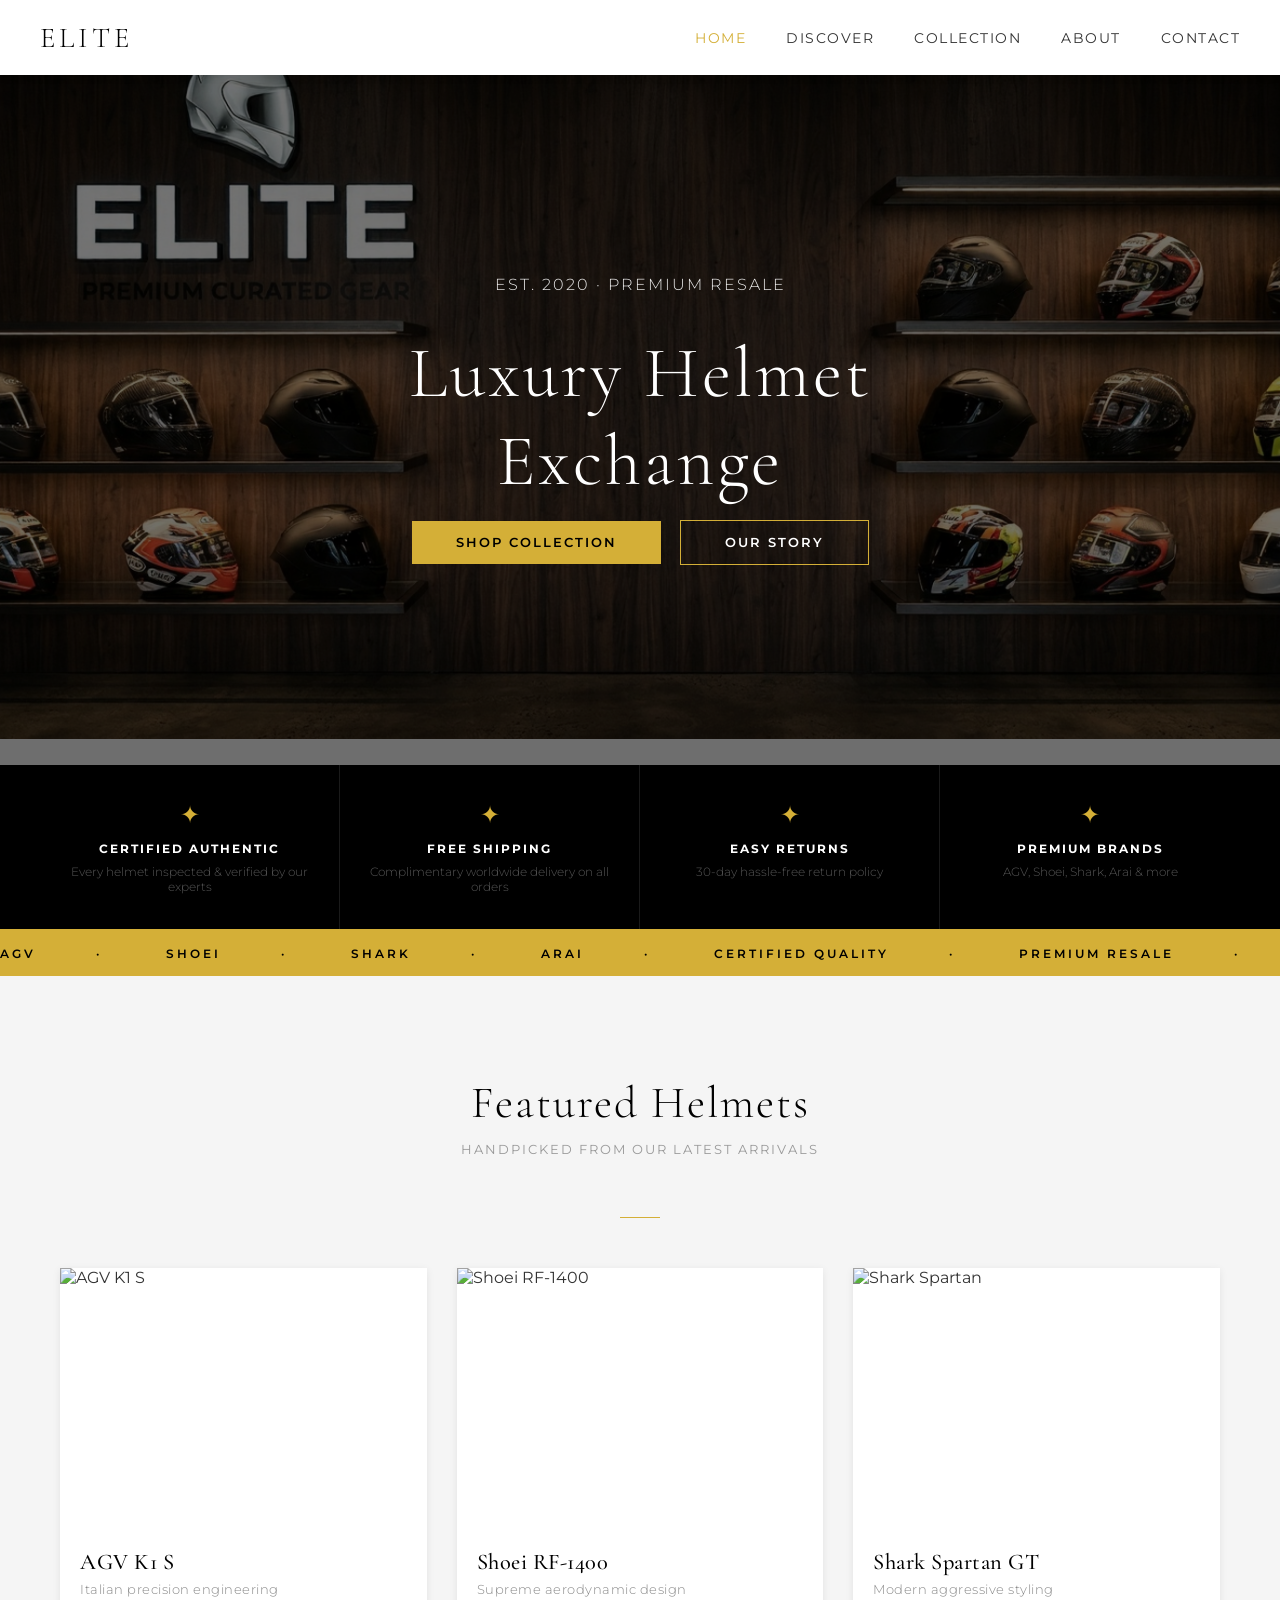
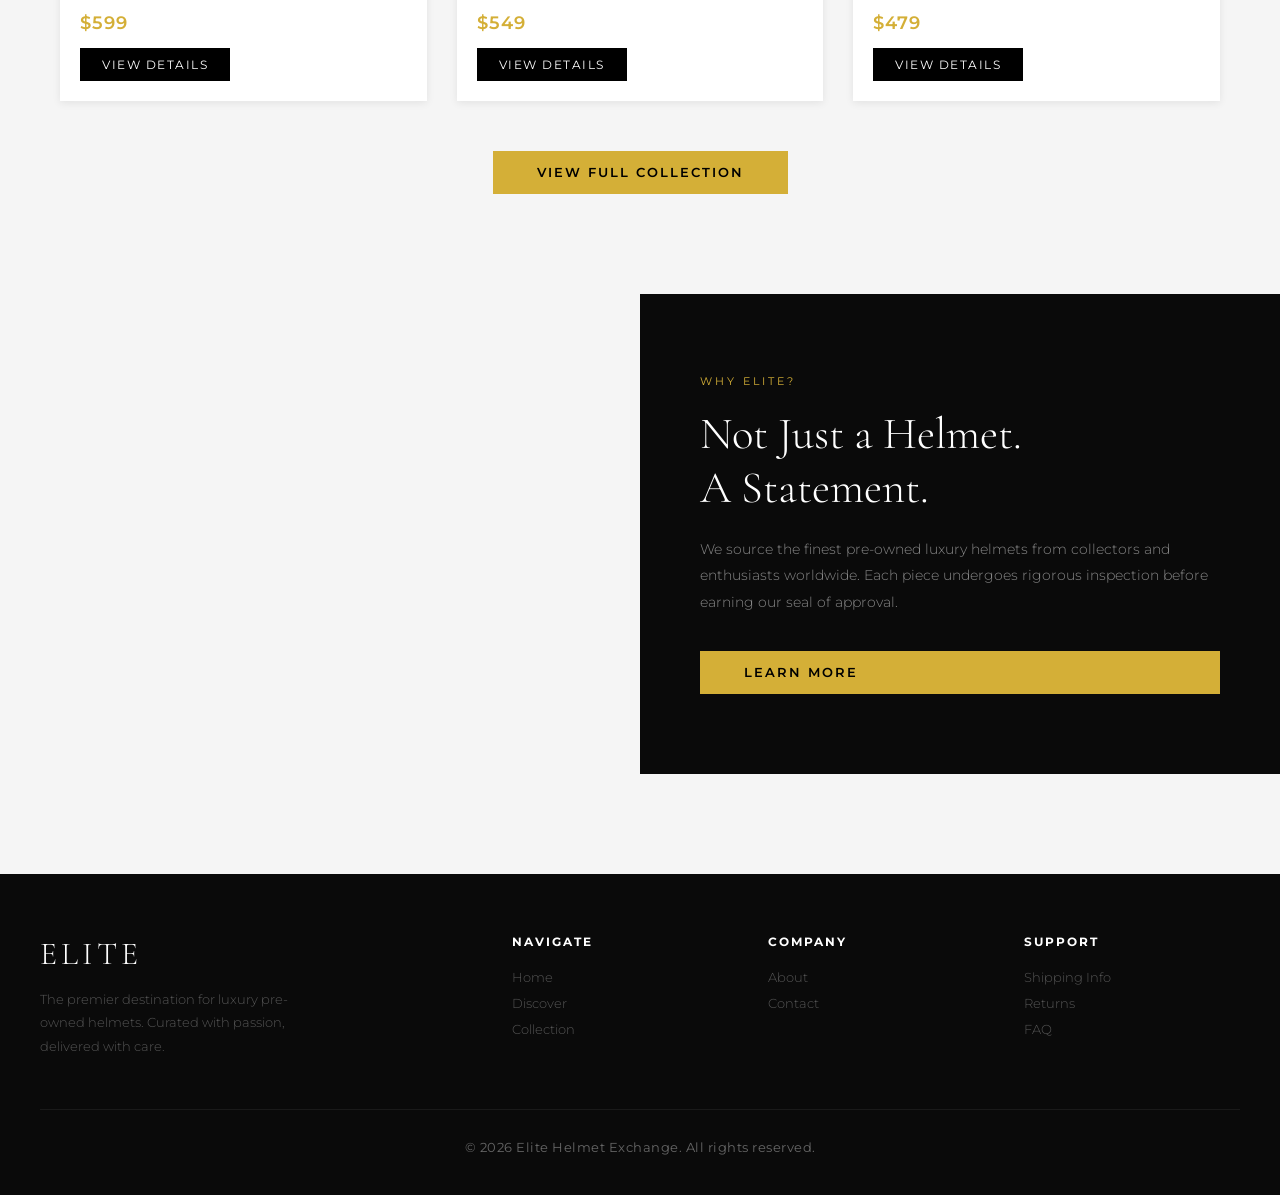
==== index.html @ 7c628780 "initial commit" ====
<!DOCTYPE html>
<html lang="en">
<head>
    <meta charset="UTF-8">
    <meta name="viewport" content="width=device-width, initial-scale=1.0">
    <title>Elite Helmet Exchange – Luxury Resale</title>
    <link rel="stylesheet" href="styles.css">
    <style>
        /* ── Index-specific ── */
        .features-strip {
            background: #000;
            display: flex;
            justify-content: center;
            gap: 0;
        }

        .feature-block {
            flex: 1;
            max-width: 300px;
            padding: 35px 30px;
            text-align: center;
            border-right: 1px solid #1a1a1a;
        }

        .feature-block:last-child { border-right: none; }

        .feature-block .icon {
            font-size: 1.5rem;
            margin-bottom: 12px;
            color: #d4af37;
        }

        .feature-block h4 {
            font-size: 0.78rem;
            letter-spacing: 2px;
            text-transform: uppercase;
            color: #fff;
            margin-bottom: 8px;
        }

        .feature-block p {
            font-size: 0.78rem;
            color: #555;
            font-weight: 300;
        }

        /* ── Featured Preview ── */
        .featured-preview {
            padding: 100px 20px;
        }

        /* ── Marquee Banner ── */
        .marquee-wrap {
            background: #d4af37;
            overflow: hidden;
            padding: 14px 0;
            white-space: nowrap;
        }

        .marquee-track {
            display: inline-block;
            animation: marquee 22s linear infinite;
        }

        .marquee-track span {
            font-size: 0.75rem;
            font-weight: 600;
            letter-spacing: 3px;
            text-transform: uppercase;
            color: #000;
            margin-right: 60px;
        }

        @keyframes marquee {
            from { transform: translateX(0); }
            to   { transform: translateX(-50%); }
        }

        /* ── Info Split ── */
        .info-split {
            display: grid;
            grid-template-columns: 1fr 1fr;
            min-height: 400px;
        }

        .info-img {
            background: url("https://images.unsplash.com/photo-1558618666-fcd25c85cd64?w=800") center/cover no-repeat;
        }

        .info-text {
            background: #0a0a0a;
            color: #fff;
            padding: 80px 60px;
            display: flex;
            flex-direction: column;
            justify-content: center;
        }

        .info-text .eyebrow {
            font-size: 0.7rem;
            letter-spacing: 3px;
            text-transform: uppercase;
            color: #d4af37;
            margin-bottom: 20px;
        }

        .info-text h2 {
            font-family: 'Cormorant Garamond', serif;
            font-size: 2.8rem;
            font-weight: 300;
            line-height: 1.2;
            margin-bottom: 20px;
        }

        .info-text p {
            font-size: 0.88rem;
            line-height: 1.9;
            color: #888;
            font-weight: 300;
            margin-bottom: 35px;
        }

        @media (max-width: 768px) {
            .info-split { grid-template-columns: 1fr; }
            .info-img { height: 260px; }
            .features-strip { flex-wrap: wrap; }
            .feature-block { border-right: none; border-bottom: 1px solid #1a1a1a; max-width: 100%; }
        }
    </style>
</head>
<body>

    <nav class="navbar">
        <div class="nav-container">
            <a href="index.html" class="logo">ELITE</a>
            <div class="nav-links">
                <a href="index.html" class="active">Home</a>
                <a href="home.html">Discover</a>
                <a href="collection.html">Collection</a>
                <a href="about.html">About</a>
                <a href="contact.html">Contact</a>
            </div>
        </div>
    </nav>

    <!-- Hero -->
    <header class="hero">
        <div class="hero-content">
            <p>Est. 2020 · Premium Resale</p>
            <h1>Luxury Helmet<br>Exchange</h1>
            <a href="collection.html" class="cta-btn">Shop Collection</a>
            <a href="about.html" class="cta-btn outline">Our Story</a>
        </div>
    </header>

    <!-- Features Strip -->
    <div class="features-strip">
        <div class="feature-block">
            <div class="icon">✦</div>
            <h4>Certified Authentic</h4>
            <p>Every helmet inspected & verified by our experts</p>
        </div>
        <div class="feature-block">
            <div class="icon">✦</div>
            <h4>Free Shipping</h4>
            <p>Complimentary worldwide delivery on all orders</p>
        </div>
        <div class="feature-block">
            <div class="icon">✦</div>
            <h4>Easy Returns</h4>
            <p>30-day hassle-free return policy</p>
        </div>
        <div class="feature-block">
            <div class="icon">✦</div>
            <h4>Premium Brands</h4>
            <p>AGV, Shoei, Shark, Arai & more</p>
        </div>
    </div>

    <!-- Marquee -->
    <div class="marquee-wrap">
        <div class="marquee-track">
            <span>AGV</span><span>·</span>
            <span>Shoei</span><span>·</span>
            <span>Shark</span><span>·</span>
            <span>Arai</span><span>·</span>
            <span>Certified Quality</span><span>·</span>
            <span>Premium Resale</span><span>·</span>
            <span>AGV</span><span>·</span>
            <span>Shoei</span><span>·</span>
            <span>Shark</span><span>·</span>
            <span>Arai</span><span>·</span>
            <span>Certified Quality</span><span>·</span>
            <span>Premium Resale</span><span>·</span>
        </div>
    </div>

    <!-- Featured Preview -->
    <section class="featured-preview">
        <div class="container">
            <h2 class="section-title">Featured Helmets</h2>
            <p class="section-subtitle">Handpicked from our latest arrivals</p>
            <div class="section-divider"></div>
            <div class="helmet-grid">
                <div class="helmet-item">
                    <img src="https://www.motoworld.com.ph/cdn/shop/files/071823051632_01.jpg?v=1723632586&width=1214" alt="AGV K1 S">
                    <div class="helmet-info">
                        <h3>AGV K1 S</h3>
                        <p>Italian precision engineering</p>
                        <span class="price">$599</span>
                        <a href="collection.html" class="btn-small">View Details</a>
                    </div>
                </div>
                <div class="helmet-item">
                    <img src="https://www.motoworld.com.ph/cdn/shop/files/SHOEI_Z8_MTBLACK.jpg?v=1767860418&width=460" alt="Shoei RF-1400">
                    <div class="helmet-info">
                        <h3>Shoei RF-1400</h3>
                        <p>Supreme aerodynamic design</p>
                        <span class="price">$549</span>
                        <a href="collection.html" class="btn-small">View Details</a>
                    </div>
                </div>
                <div class="helmet-item">
                    <img src="https://images-cdn.ubuy.co.in/65fa7222bbddb850b96d39fe-shark-spartan-gt-carbon-skin-motorcycle.jpg" alt="Shark Spartan">
                    <div class="helmet-info">
                        <h3>Shark Spartan GT</h3>
                        <p>Modern aggressive styling</p>
                        <span class="price">$479</span>
                        <a href="collection.html" class="btn-small">View Details</a>
                    </div>
                </div>
            </div>
            <div style="text-align:center; margin-top:50px;">
                <a href="collection.html" class="cta-btn">View Full Collection</a>
            </div>
        </div>
    </section>

    <!-- Info Split -->
    <div class="info-split">
        <div class="info-img"></div>
        <div class="info-text">
            <span class="eyebrow">Why Elite?</span>
            <h2>Not Just a Helmet.<br>A Statement.</h2>
            <p>We source the finest pre-owned luxury helmets from collectors and enthusiasts worldwide. Each piece undergoes rigorous inspection before earning our seal of approval.</p>
            <a href="about.html" class="cta-btn">Learn More</a>
        </div>
    </div>

    <footer class="footer">
        <div class="footer-grid">
            <div class="footer-brand">
                <a href="index.html" class="logo">ELITE</a>
                <p>The premier destination for luxury pre-owned helmets. Curated with passion, delivered with care.</p>
            </div>
            <div class="footer-col">
                <h4>Navigate</h4>
                <a href="index.html">Home</a>
                <a href="home.html">Discover</a>
                <a href="collection.html">Collection</a>
            </div>
            <div class="footer-col">
                <h4>Company</h4>
                <a href="about.html">About</a>
                <a href="contact.html">Contact</a>
            </div>
            <div class="footer-col">
                <h4>Support</h4>
                <a href="#">Shipping Info</a>
                <a href="#">Returns</a>
                <a href="#">FAQ</a>
            </div>
        </div>
        <div class="footer-bottom">
            <p>&copy; 2026 Elite Helmet Exchange. All rights reserved.</p>
        </div>
    </footer>

</body>
</html>
---- styles.css ----
@import url('https://fonts.googleapis.com/css2?family=Cormorant+Garamond:wght@300;400;500;600&family=Montserrat:wght@300;400;500;600&display=swap');

* {
    margin: 0;
    padding: 0;
    box-sizing: border-box;
}

body {
    font-family: 'Montserrat', sans-serif;
    background-color: #f5f5f5;
    color: #333;
}

/* ── Navbar ── */
.navbar {
    background: #fff;
    display: flex;
    justify-content: space-between;
    align-items: center;
    padding: 20px 40px;
    position: sticky;
    top: 0;
    z-index: 100;
    box-shadow: 0 2px 8px rgba(0,0,0,0.08);
}

.nav-container {
    display: flex;
    justify-content: space-between;
    align-items: center;
    width: 100%;
}

.logo {
    font-family: 'Cormorant Garamond', serif;
    font-size: 1.8rem;
    font-weight: 300;
    letter-spacing: 4px;
    color: #000;
    text-decoration: none;
}

.nav-links {
    display: flex;
    gap: 40px;
}

.nav-links a {
    color: #333;
    text-decoration: none;
    font-size: 0.85rem;
    font-weight: 400;
    letter-spacing: 1.5px;
    text-transform: uppercase;
    transition: color 0.3s;
}

.nav-links a:hover,
.nav-links a.active {
    color: #d4af37;
}

/* ── Hero ── */
.hero {
    background: url("images/logo1.png") center/cover no-repeat;
    background-position: center -50px;
    color: white;
    text-align: center;
    padding: 200px 20px;
    position: relative;
}

.hero::after {
    content: "";
    position: absolute;
    inset: 0;
    background: rgba(0,0,0,0.55);
    z-index: 1;
}

.hero-content {
    position: relative;
    z-index: 2;
}

.hero h1 {
    font-family: 'Cormorant Garamond', serif;
    font-size: 4.5rem;
    font-weight: 300;
    margin-bottom: 15px;
    letter-spacing: 3px;
}

.hero p {
    font-size: 1rem;
    margin-bottom: 35px;
    font-weight: 300;
    letter-spacing: 2px;
    text-transform: uppercase;
    opacity: 0.9;
}

.cta-btn {
    display: inline-block;
    padding: 14px 44px;
    background-color: #d4af37;
    color: #000;
    text-decoration: none;
    font-size: 0.8rem;
    font-weight: 600;
    letter-spacing: 2px;
    text-transform: uppercase;
    transition: background 0.3s, transform 0.3s;
}

.cta-btn:hover {
    background: #c59d5f;
    transform: translateY(-2px);
}

.cta-btn.outline {
    background: transparent;
    color: #fff;
    border: 1px solid #d4af37;
    margin-left: 15px;
}

.cta-btn.outline:hover {
    background: #d4af37;
    color: #000;
}

/* ── Section Titles ── */
.section-title {
    font-family: 'Cormorant Garamond', serif;
    font-size: 2.8rem;
    font-weight: 300;
    text-align: center;
    margin-bottom: 12px;
    letter-spacing: 2px;
    color: #000;
}

.section-subtitle {
    text-align: center;
    font-size: 0.8rem;
    letter-spacing: 2px;
    text-transform: uppercase;
    color: #999;
    margin-bottom: 60px;
}

.section-divider {
    width: 40px;
    height: 1px;
    background: #d4af37;
    margin: 15px auto 50px;
}

/* ── Helmet Grid ── */
.helmet-grid {
    display: grid;
    grid-template-columns: repeat(auto-fit, minmax(280px, 1fr));
    gap: 30px;
}

.helmet-item {
    background: #fff;
    overflow: hidden;
    box-shadow: 0 2px 8px rgba(0,0,0,0.08);
    transition: transform 0.3s, box-shadow 0.3s;
}

.helmet-item:hover {
    transform: translateY(-6px);
    box-shadow: 0 10px 24px rgba(0,0,0,0.13);
}

.helmet-item img {
    width: 100%;
    height: 260px;
    object-fit: cover;
    display: block;
    transition: transform 0.5s;
}

.helmet-item:hover img {
    transform: scale(1.03);
}

.helmet-info {
    padding: 20px;
}

.helmet-item h3 {
    font-family: 'Cormorant Garamond', serif;
    font-size: 1.4rem;
    font-weight: 500;
    color: #000;
    margin-bottom: 6px;
    letter-spacing: 0.5px;
}

.helmet-item p {
    color: #888;
    font-size: 0.82rem;
    font-weight: 300;
    letter-spacing: 0.5px;
    margin-bottom: 14px;
}

.price {
    display: block;
    color: #d4af37;
    font-size: 1.15rem;
    font-weight: 600;
    letter-spacing: 1px;
}

.btn-small {
    display: inline-block;
    margin-top: 14px;
    padding: 9px 22px;
    background: #000;
    color: #fff;
    font-size: 0.75rem;
    letter-spacing: 1.5px;
    text-transform: uppercase;
    text-decoration: none;
    transition: background 0.3s;
}

.btn-small:hover {
    background: #d4af37;
    color: #000;
}

/* ── Footer ── */
.footer {
    background: #0a0a0a;
    color: #666;
    padding: 60px 40px 40px;
    margin-top: 100px;
}

.footer-grid {
    display: grid;
    grid-template-columns: 2fr 1fr 1fr 1fr;
    gap: 40px;
    max-width: 1200px;
    margin: 0 auto 50px;
}

.footer-brand .logo {
    display: block;
    margin-bottom: 15px;
    color: #fff;
    font-size: 2rem;
}

.footer-brand p {
    font-size: 0.82rem;
    line-height: 1.8;
    font-weight: 300;
    color: #555;
    max-width: 260px;
}

.footer-col h4 {
    font-size: 0.75rem;
    letter-spacing: 2px;
    text-transform: uppercase;
    color: #fff;
    margin-bottom: 20px;
}

.footer-col a {
    display: block;
    color: #555;
    text-decoration: none;
    font-size: 0.82rem;
    font-weight: 300;
    margin-bottom: 10px;
    transition: color 0.3s;
}

.footer-col a:hover {
    color: #d4af37;
}

.footer-bottom {
    max-width: 1200px;
    margin: 0 auto;
    padding-top: 30px;
    border-top: 1px solid #1a1a1a;
    text-align: center;
    font-size: 0.8rem;
    letter-spacing: 0.5px;
}

/* ── Page Header (inner pages) ── */
.page-header {
    background: #000;
    color: #fff;
    text-align: center;
    padding: 90px 20px 80px;
    position: relative;
    overflow: hidden;
}

.page-header::before {
    content: "";
    position: absolute;
    inset: 0;
    background: repeating-linear-gradient(
        45deg,
        transparent,
        transparent 40px,
        rgba(212,175,55,0.03) 40px,
        rgba(212,175,55,0.03) 80px
    );
}

.page-header h1 {
    font-family: 'Cormorant Garamond', serif;
    font-size: 3.5rem;
    font-weight: 300;
    letter-spacing: 4px;
    position: relative;
    z-index: 1;
}

.page-header p {
    font-size: 0.8rem;
    letter-spacing: 3px;
    text-transform: uppercase;
    color: #d4af37;
    margin-top: 10px;
    position: relative;
    z-index: 1;
}

/* ── Utilities ── */
.container {
    max-width: 1200px;
    margin: 0 auto;
    padding: 0 20px;
}

.gold { color: #d4af37; }
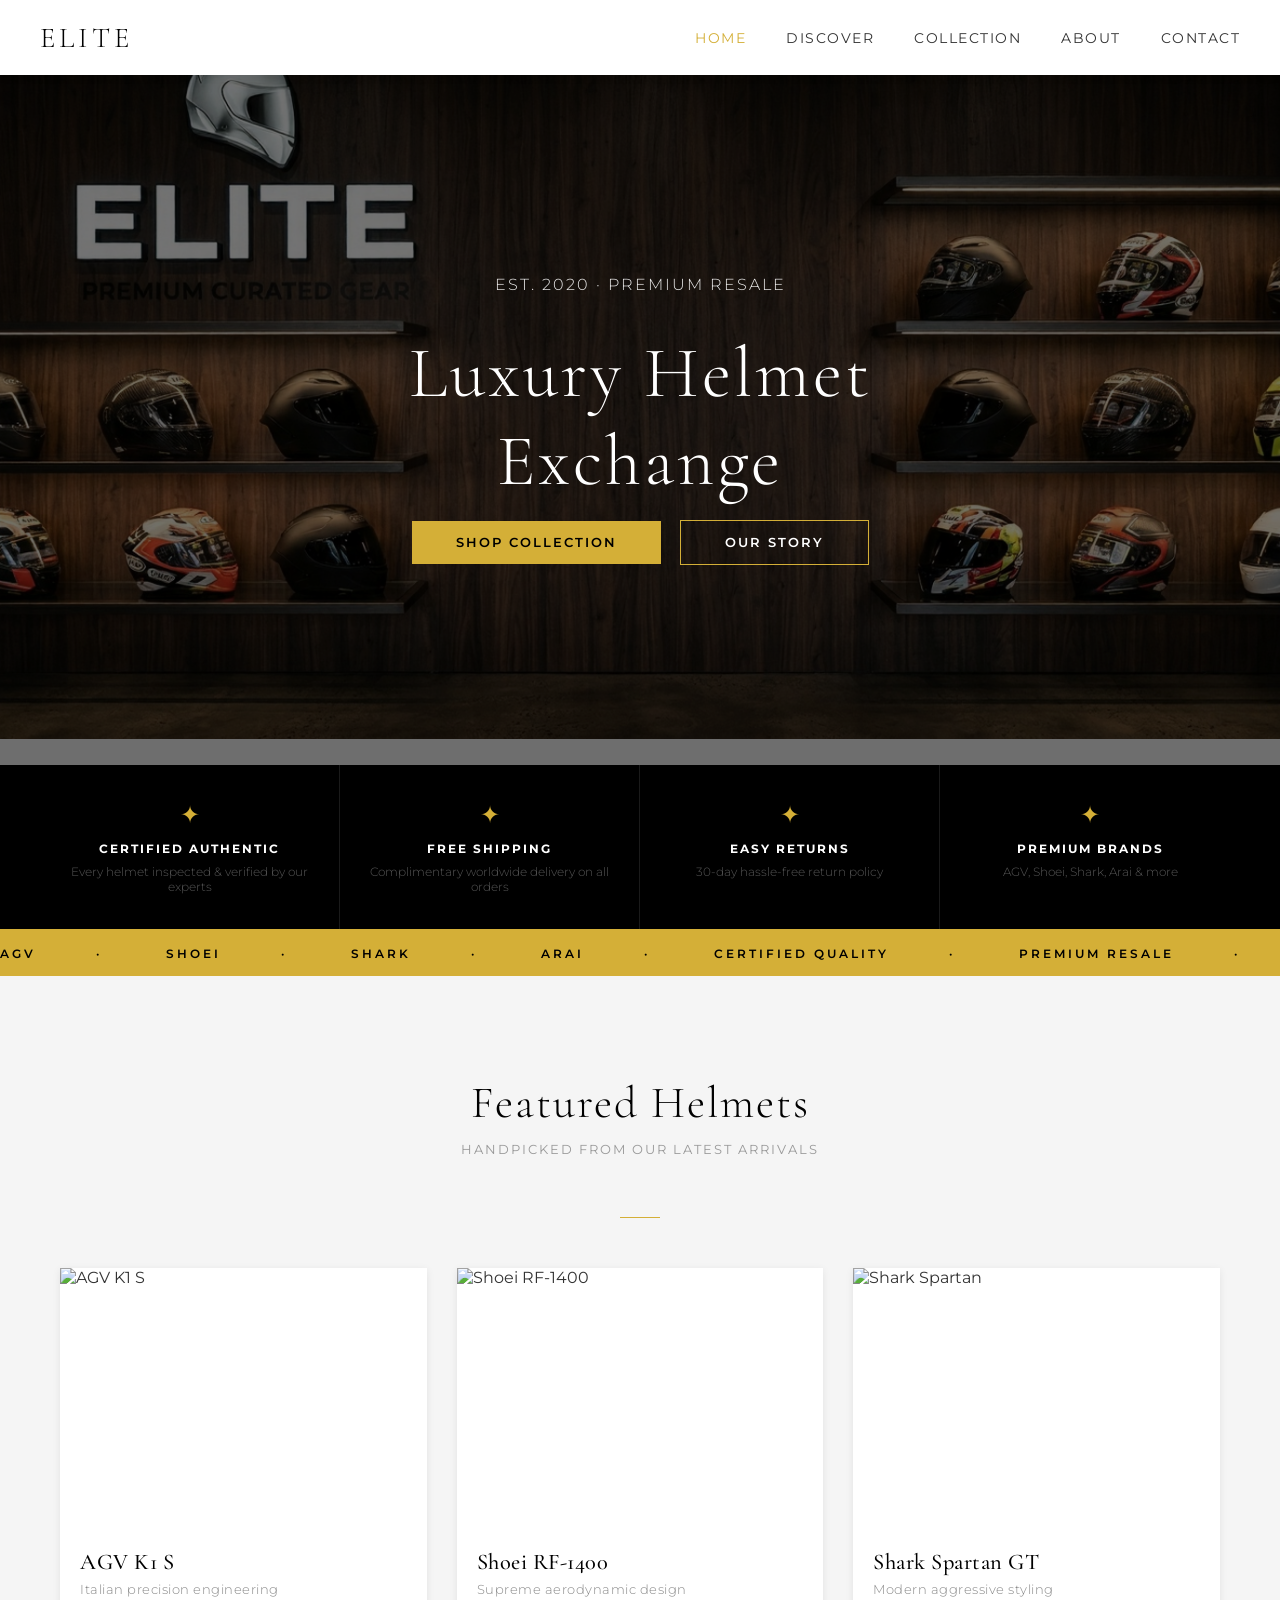
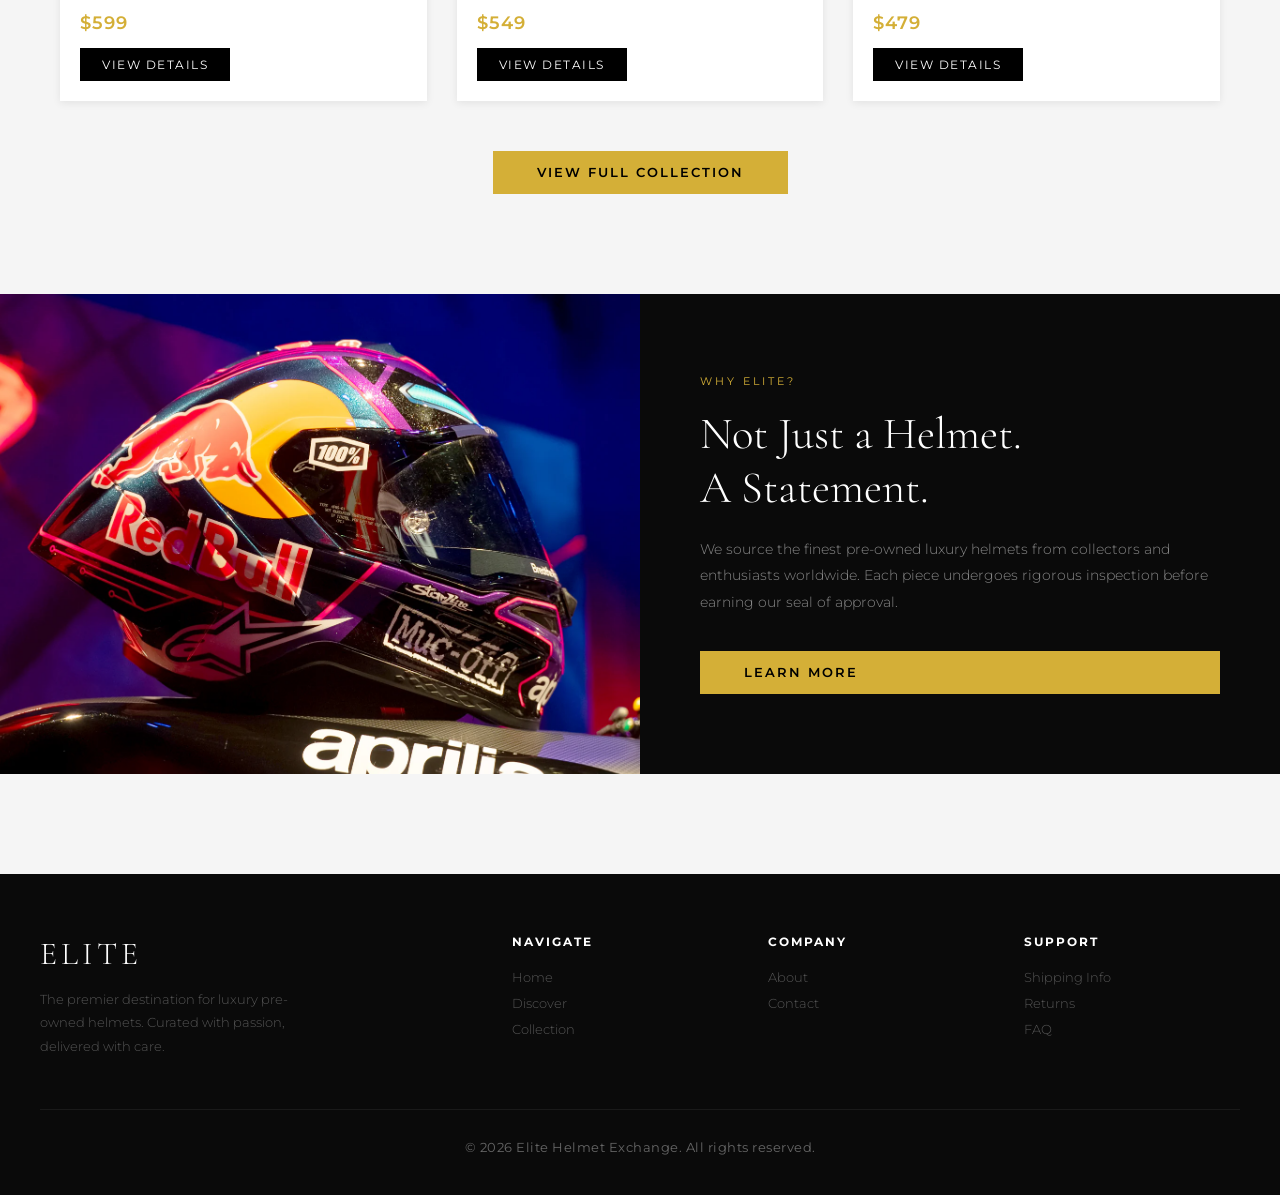
==== commit 092090a2: "stock images replaced" ====
--- a/index.html
+++ b/index.html
@@ -84,7 +84,7 @@
         }
 
         .info-img {
-            background: url("https://images.unsplash.com/photo-1558618666-fcd25c85cd64?w=800") center/cover no-repeat;
+            background: url("images/notjust.png") center/cover no-repeat;
         }
 
         .info-text {
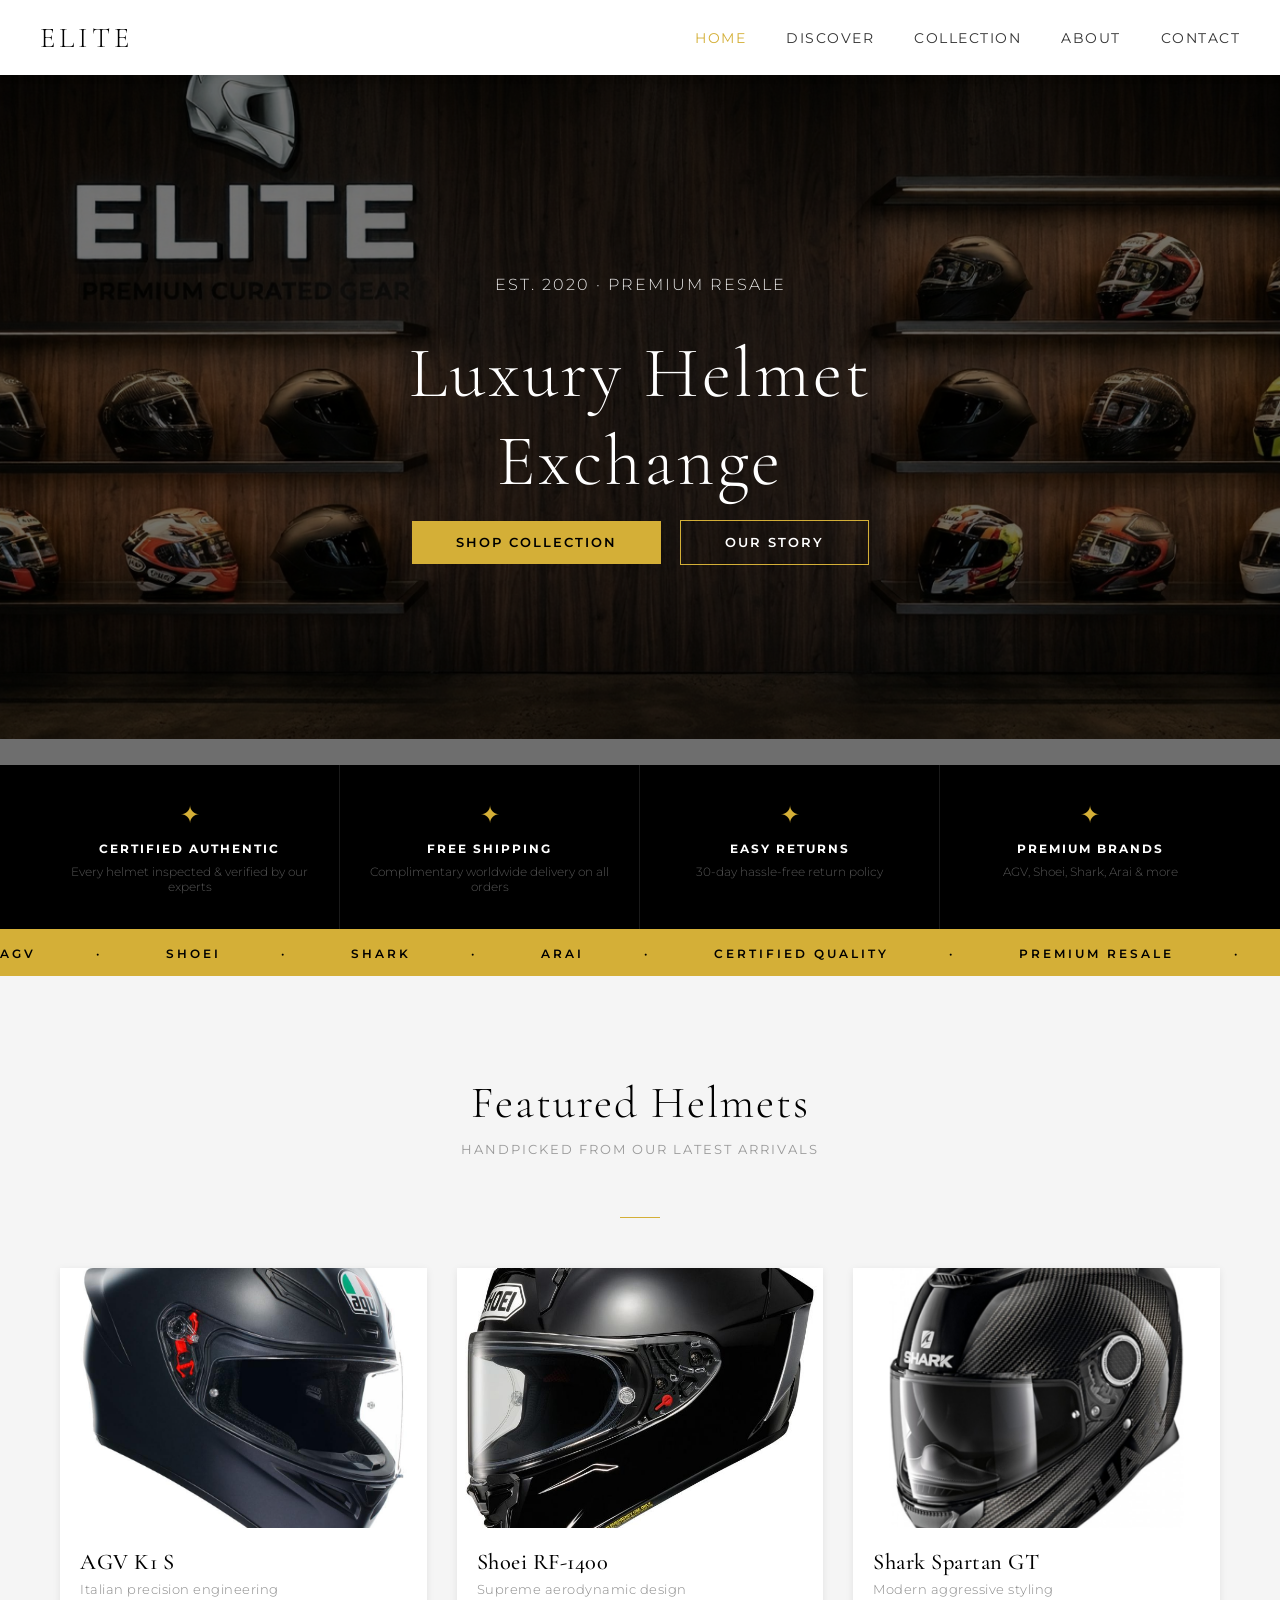
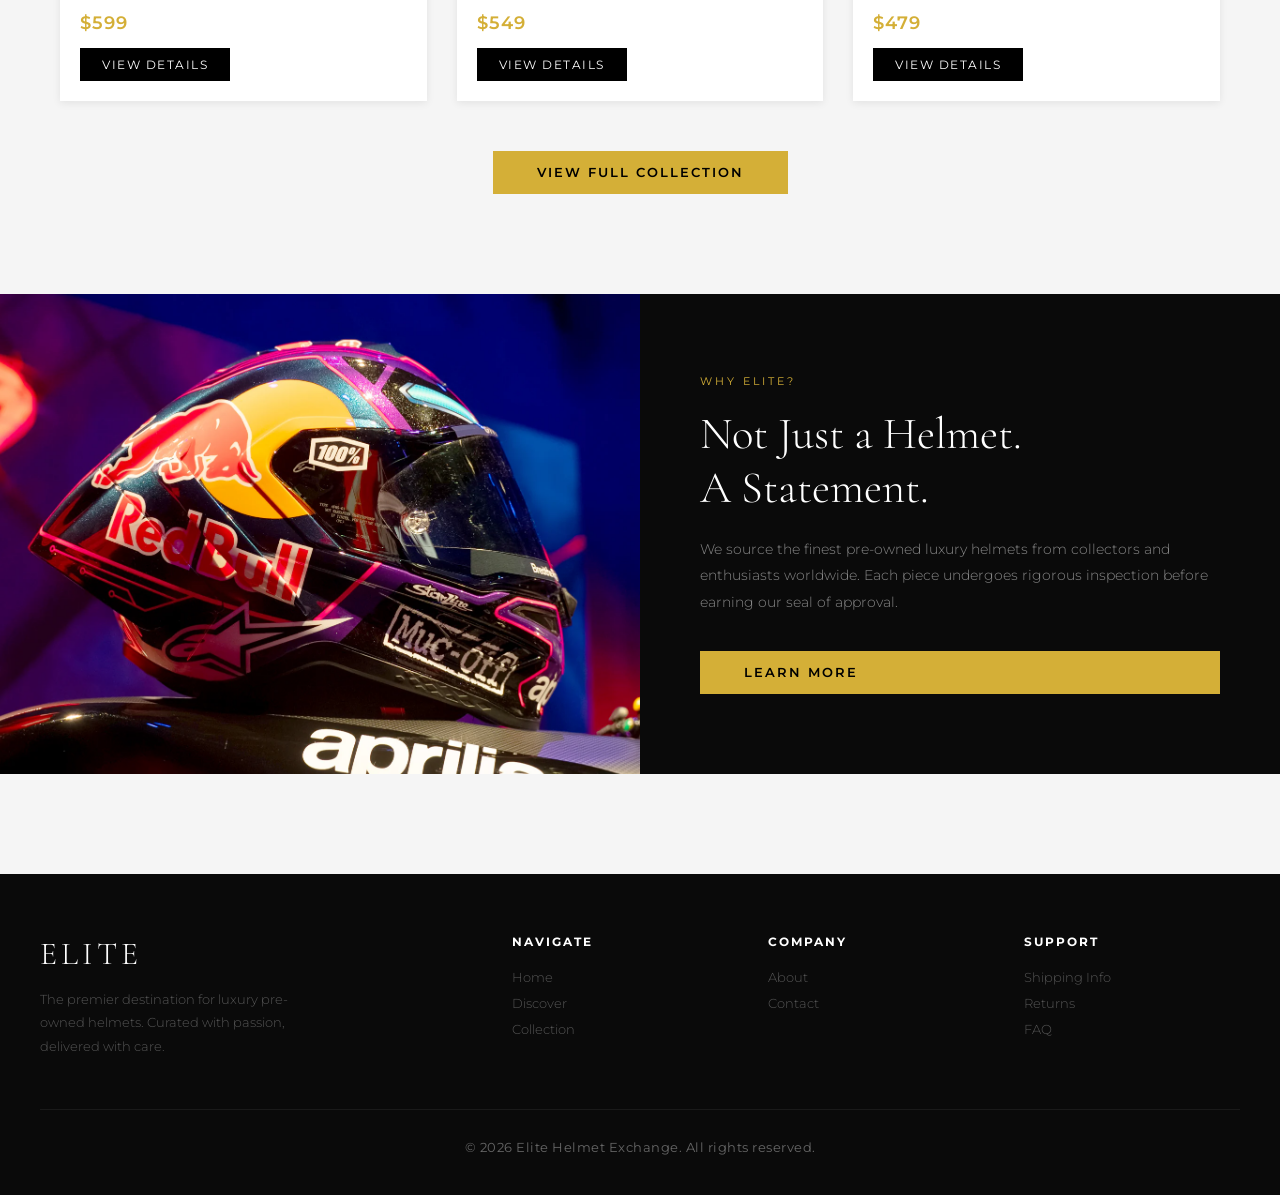
==== commit 11c94589: "debug" ====
--- a/index.html
+++ b/index.html
@@ -203,7 +203,7 @@
             <div class="section-divider"></div>
             <div class="helmet-grid">
                 <div class="helmet-item">
-                    <img src="https://www.motoworld.com.ph/cdn/shop/files/071823051632_01.jpg?v=1723632586&width=1214" alt="AGV K1 S">
+                    <img src="images/helm1.png" alt="AGV K1 S">
                     <div class="helmet-info">
                         <h3>AGV K1 S</h3>
                         <p>Italian precision engineering</p>
@@ -212,7 +212,7 @@
                     </div>
                 </div>
                 <div class="helmet-item">
-                    <img src="https://www.motoworld.com.ph/cdn/shop/files/SHOEI_Z8_MTBLACK.jpg?v=1767860418&width=460" alt="Shoei RF-1400">
+                    <img src="images/helm2.png" alt="Shoei RF-1400">
                     <div class="helmet-info">
                         <h3>Shoei RF-1400</h3>
                         <p>Supreme aerodynamic design</p>
@@ -221,7 +221,7 @@
                     </div>
                 </div>
                 <div class="helmet-item">
-                    <img src="https://images-cdn.ubuy.co.in/65fa7222bbddb850b96d39fe-shark-spartan-gt-carbon-skin-motorcycle.jpg" alt="Shark Spartan">
+                    <img src="images/helm3.png" alt="Shark Spartan">
                     <div class="helmet-info">
                         <h3>Shark Spartan GT</h3>
                         <p>Modern aggressive styling</p>
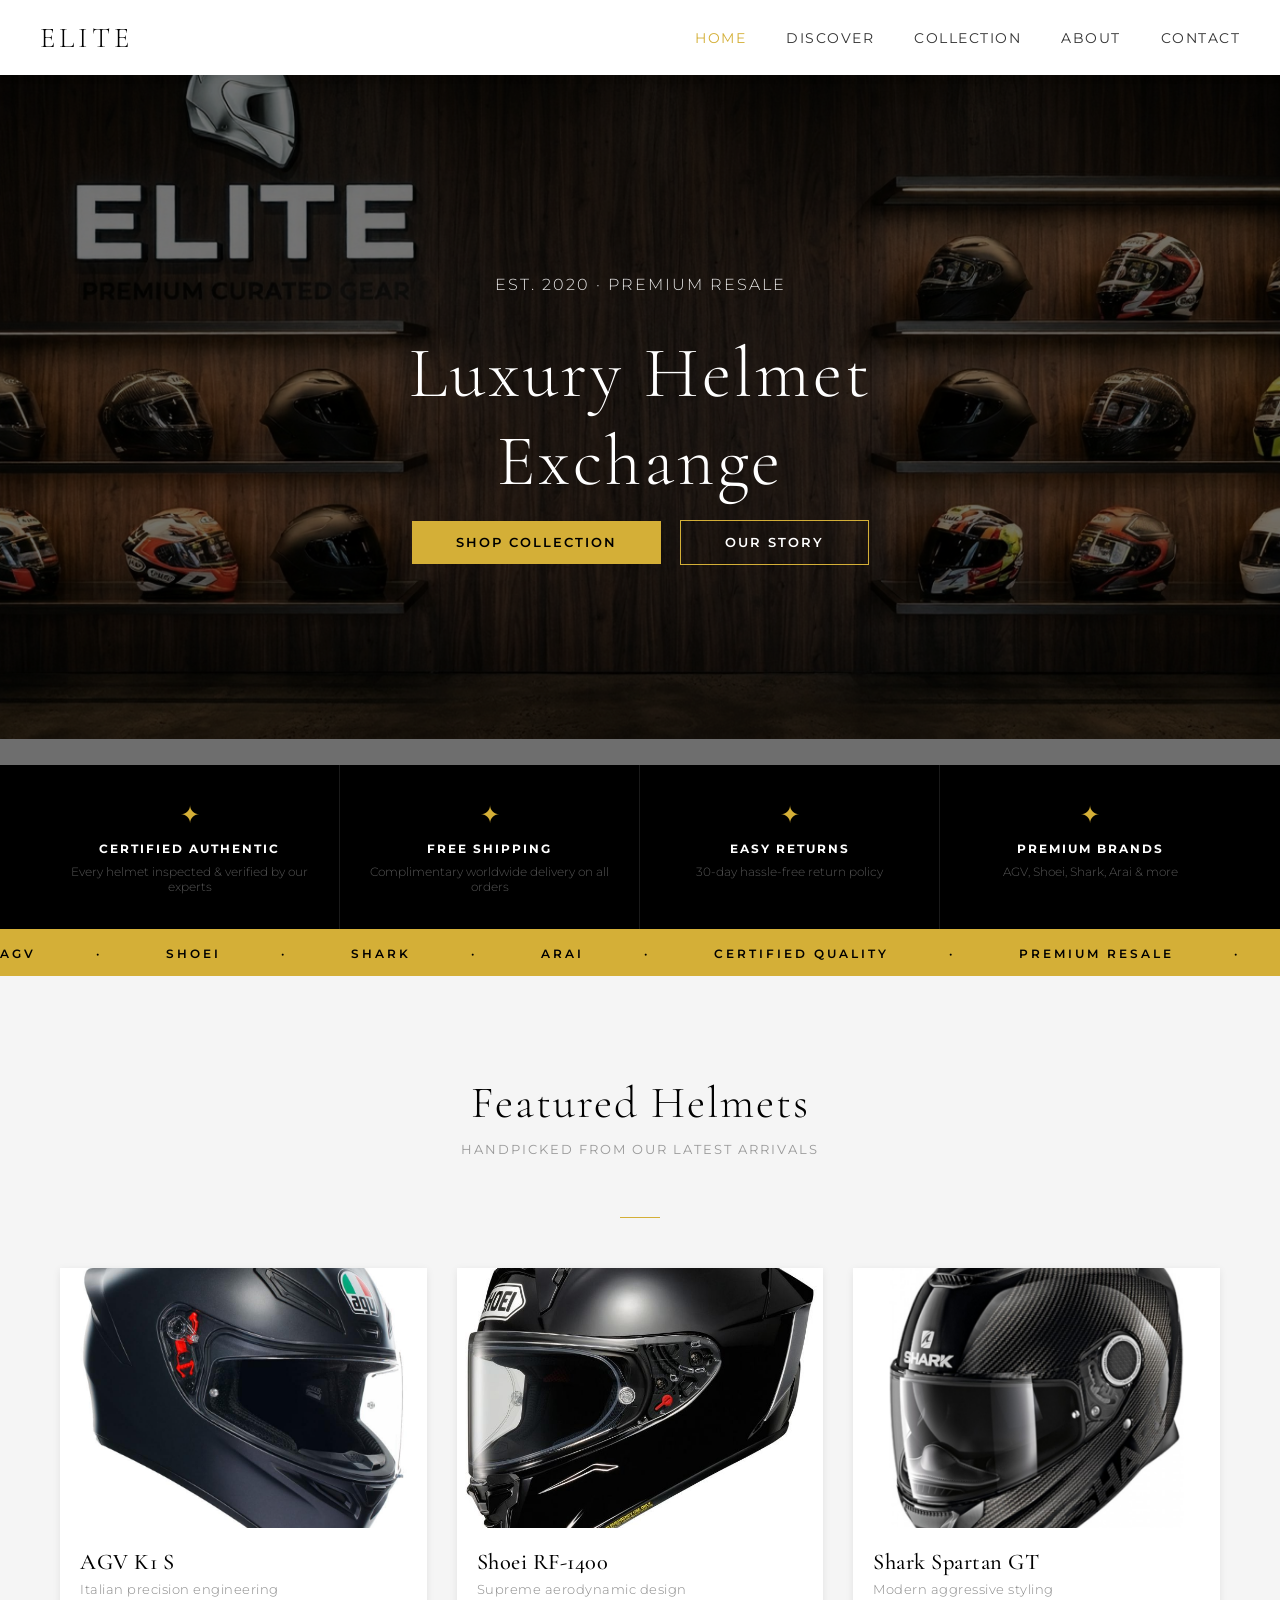
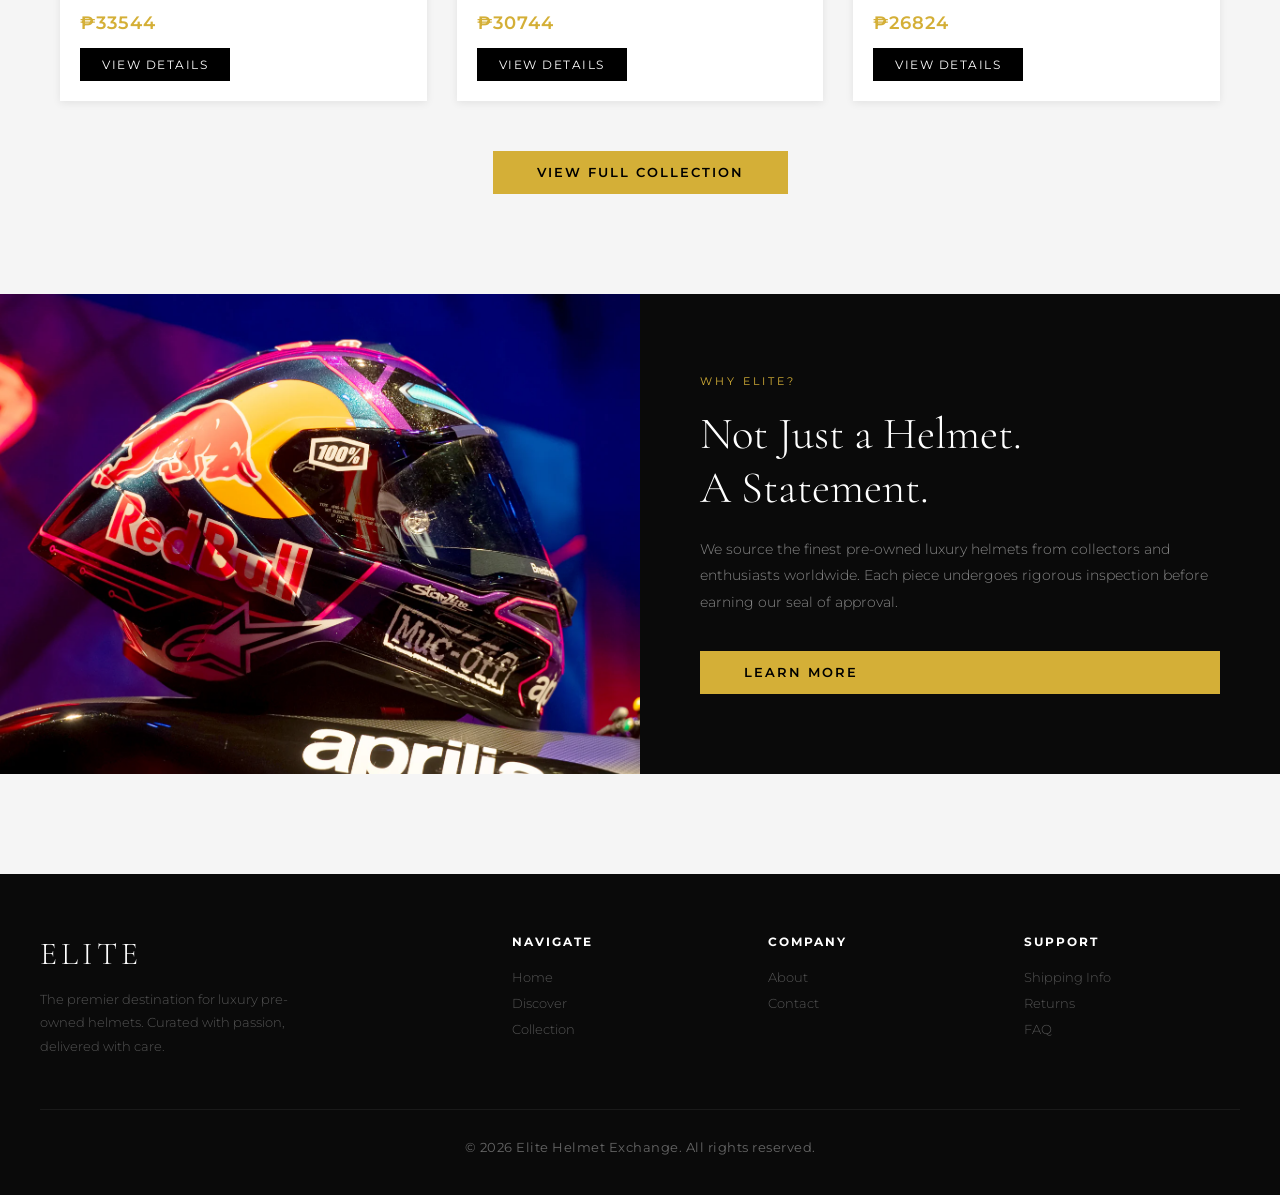
==== commit 14330935: "changed currency" ====
--- a/index.html
+++ b/index.html
@@ -207,7 +207,7 @@
                     <div class="helmet-info">
                         <h3>AGV K1 S</h3>
                         <p>Italian precision engineering</p>
-                        <span class="price">$599</span>
+                        <span class="price">₱33544</span>
                         <a href="collection.html" class="btn-small">View Details</a>
                     </div>
                 </div>
@@ -216,7 +216,7 @@
                     <div class="helmet-info">
                         <h3>Shoei RF-1400</h3>
                         <p>Supreme aerodynamic design</p>
-                        <span class="price">$549</span>
+                        <span class="price">₱30744</span>
                         <a href="collection.html" class="btn-small">View Details</a>
                     </div>
                 </div>
@@ -225,7 +225,7 @@
                     <div class="helmet-info">
                         <h3>Shark Spartan GT</h3>
                         <p>Modern aggressive styling</p>
-                        <span class="price">$479</span>
+                        <span class="price">₱26824</span>
                         <a href="collection.html" class="btn-small">View Details</a>
                     </div>
                 </div>
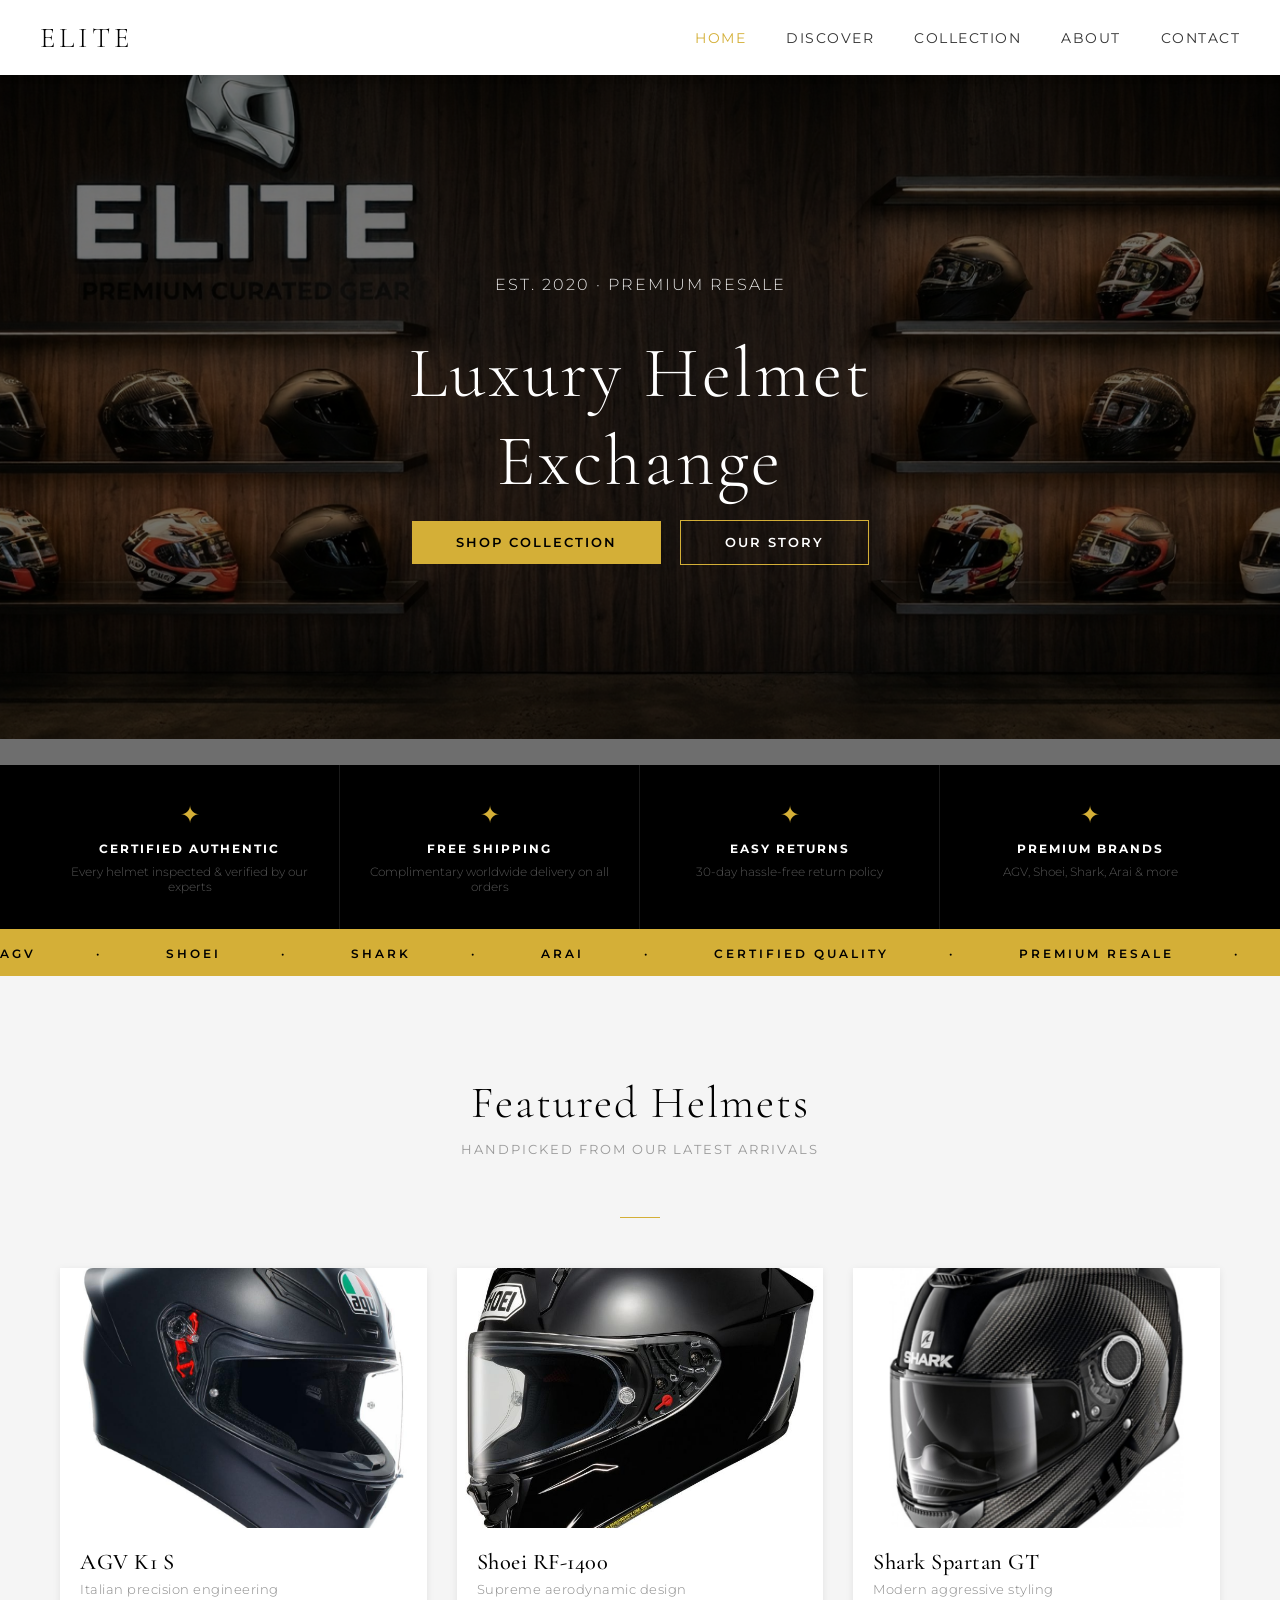
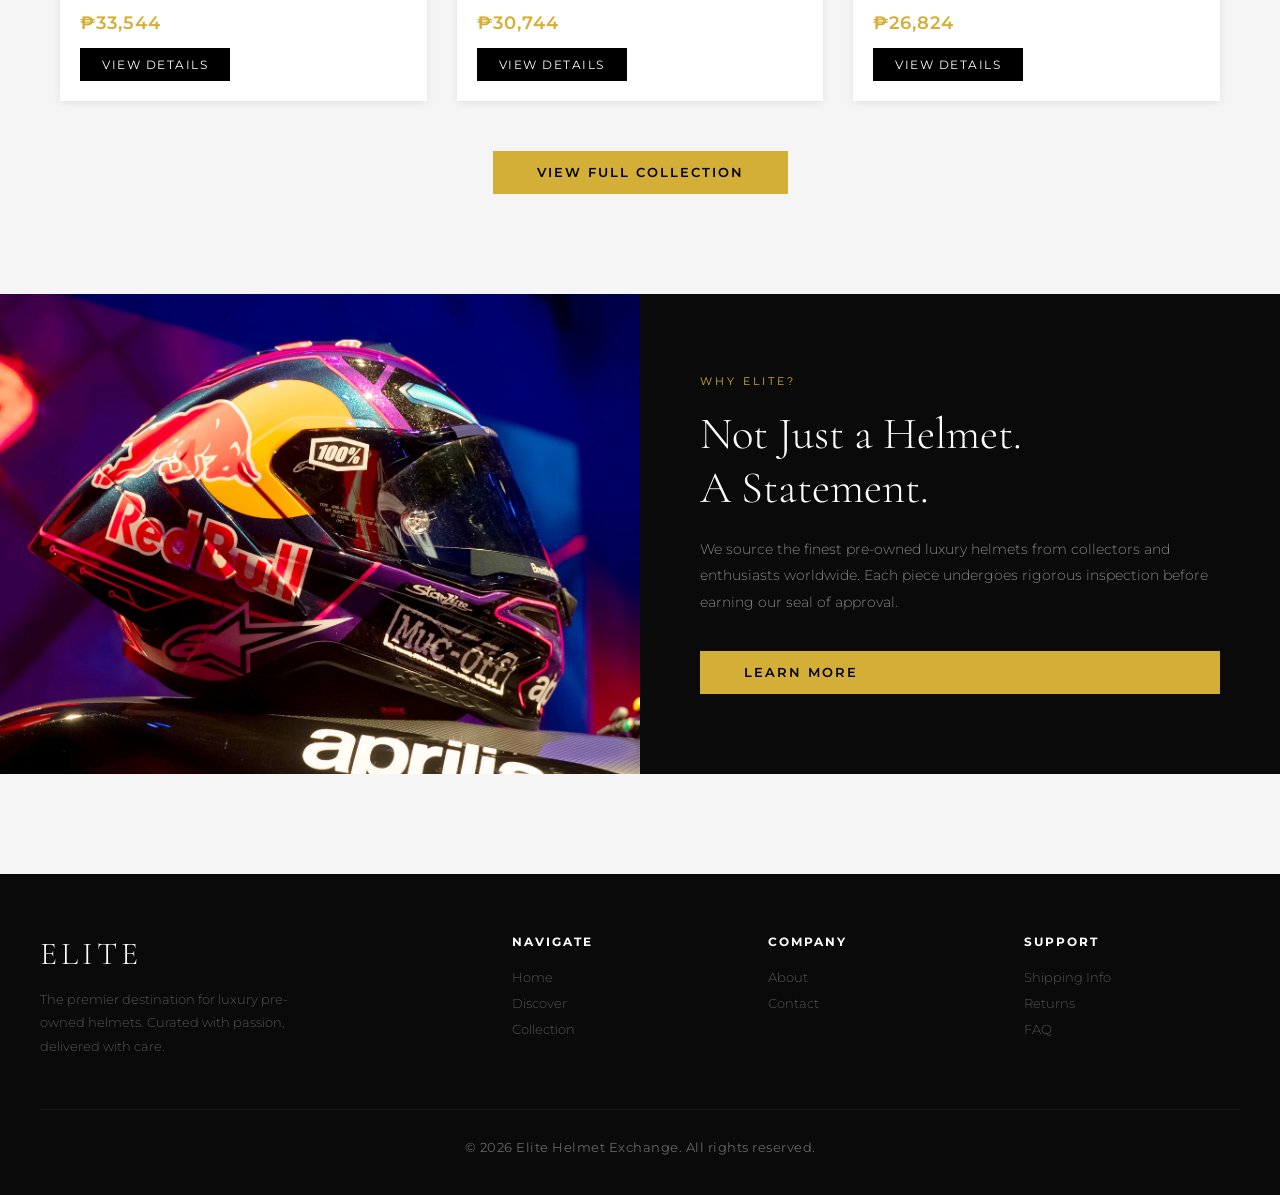
==== commit 2b4ba10d: "currency adjustments" ====
--- a/index.html
+++ b/index.html
@@ -207,7 +207,7 @@
                     <div class="helmet-info">
                         <h3>AGV K1 S</h3>
                         <p>Italian precision engineering</p>
-                        <span class="price">₱33544</span>
+                        <span class="price">₱33,544</span>
                         <a href="collection.html" class="btn-small">View Details</a>
                     </div>
                 </div>
@@ -216,7 +216,7 @@
                     <div class="helmet-info">
                         <h3>Shoei RF-1400</h3>
                         <p>Supreme aerodynamic design</p>
-                        <span class="price">₱30744</span>
+                        <span class="price">₱30,744</span>
                         <a href="collection.html" class="btn-small">View Details</a>
                     </div>
                 </div>
@@ -225,7 +225,7 @@
                     <div class="helmet-info">
                         <h3>Shark Spartan GT</h3>
                         <p>Modern aggressive styling</p>
-                        <span class="price">₱26824</span>
+                        <span class="price">₱26,824</span>
                         <a href="collection.html" class="btn-small">View Details</a>
                     </div>
                 </div>
